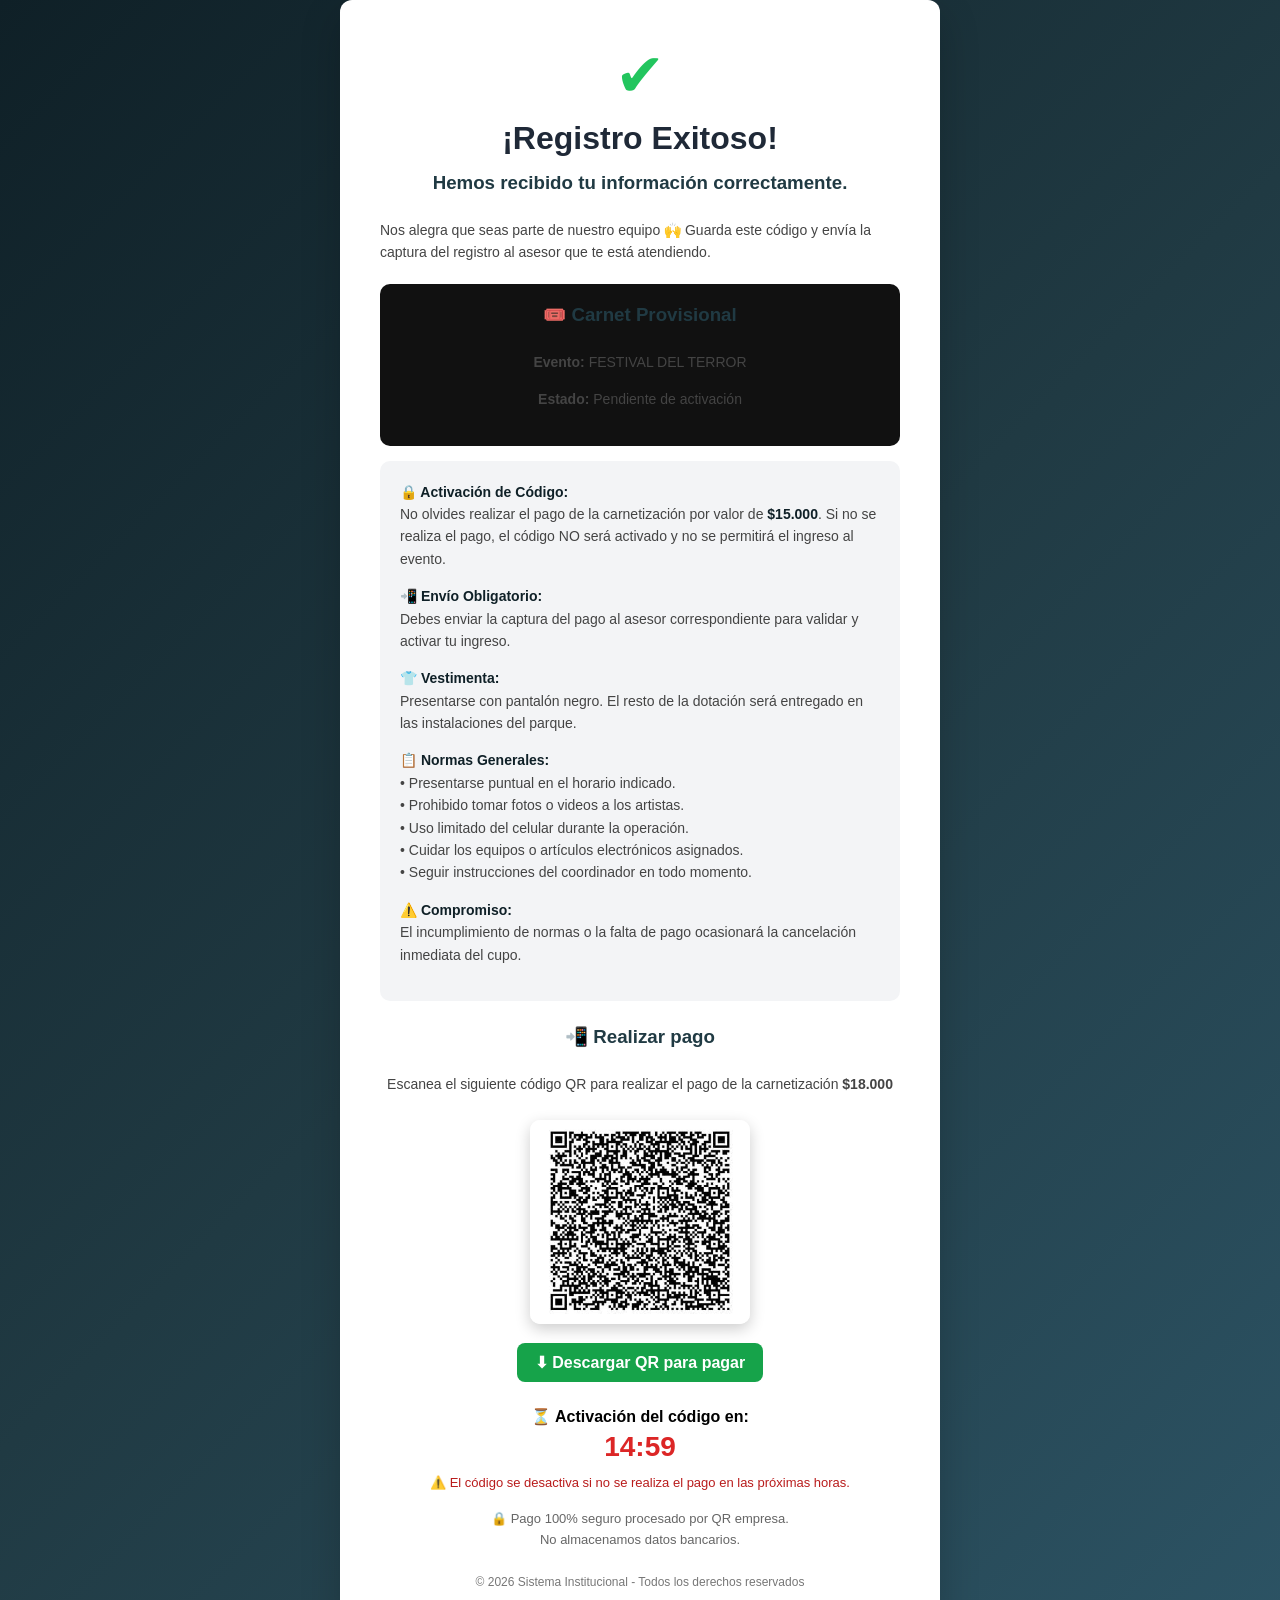
==== gracias.html @ c7477890 "Add files via upload" ====
<!DOCTYPE html>
<html lang="es">
<head>
  <meta charset="UTF-8">
  <title>Registro Exitoso</title>
  <meta name="viewport" content="width=device-width, initial-scale=1.0">

  <style>
    *{
      margin:0;
      padding:0;
      box-sizing:border-box;
      font-family:'Segoe UI', sans-serif;
    }

    body{
      display:flex;
      justify-content:center;
      align-items:center;
      min-height:100vh;
      background: linear-gradient(135deg, #0f2027, #203a43, #2c5364);
    }

    .box{
      background:#ffffff;
      max-width:600px;
      width:90%;
      padding:40px;
      border-radius:12px;
      box-shadow:0 15px 40px rgba(0,0,0,0.2);
      animation: fadeIn 0.5s ease-in-out;
    }

    @keyframes fadeIn {
      from {opacity:0; transform:translateY(20px);}
      to {opacity:1; transform:translateY(0);}
    }

    h1{
      text-align:center;
      color:#1f2937;
      margin-bottom:15px;
    }

    h3{
      text-align:center;
      color:#203a43;
      margin-bottom:25px;
    }

    p{
      font-size:14px;
      color:#444;
      line-height:1.6;
      margin-bottom:15px;
    }

    .importante{
      background:#f3f4f6;
      padding:20px;
      border-radius:10px;
      margin-top:15px;
    }

    .importante strong{
      color:#0f2027;
    }

    .qr-section{
      margin-top:30px;
      padding:25px;
      text-align:center;
      background:#f9fafb;
      border-radius:12px;
      border:1px solid #e5e7eb;
    }

    .qr-section h4{
      margin-bottom:10px;
      color:#0f2027;
    }

    .qr-section img{
      width:180px;
      margin-top:10px;
    }

    .footer{
      margin-top:25px;
      text-align:center;
      font-size:12px;
      color:#777;
    }
   .btn-pago{
  display:block;
  width:100%;
  margin-top:25px;
  padding:18px;
  text-align:center;
  text-decoration:none;
  border-radius:50px;
  font-weight:600;
  font-size:17px;
  letter-spacing:0.5px;
  color:white;
  background: linear-gradient(90deg, #00c853, #00e676, #1de9b6);
  background-size: 200% 200%;
  box-shadow: 0 10px 25px rgba(0, 200, 83, 0.35);
  transition: all 0.35s ease;
  position: relative;
  overflow: hidden;
}

/* Animación suave del degradado */
.btn-pago:hover{
  background-position: right center;
  transform: translateY(-3px);
  box-shadow: 0 15px 30px rgba(0, 200, 83, 0.45);
}

/* Efecto al presionar */
.btn-pago:active{
  transform: scale(0.97);
}

/* Brillo animado tipo pasarela */
.btn-pago::before{
  content:"";
  position:absolute;
  top:0;
  left:-100%;
  width:100%;
  height:100%;
  background: linear-gradient(120deg, transparent, rgba(255,255,255,0.4), transparent);
  transition: all 0.6s ease;
}

.btn-pago:hover::before{
  left:100%;
}



.error{
  margin-top:20px;
  padding:15px;
  background:#fee2e2;
  color:#b91c1c;
  border-radius:8px;
  text-align:center;
  font-size:14px;
}

.pagoQR{
margin-top:25px;
text-align:center;
}

.qr{
width:220px;
margin-top:15px;
border-radius:10px;
box-shadow:0 5px 15px rgba(0,0,0,0.2);
}

.btn-descargar{
display:inline-block;
margin-top:15px;
background:#16a34a;
color:white;
padding:10px 18px;
border-radius:8px;
text-decoration:none;
font-weight:600;
}

.btn-descargar:hover{
background:#15803d;
}
  </style>
</head>
<body>

  <div class="box">

    <div class="success">✔</div>

    <h1>¡Registro Exitoso!</h1>
    <p id="mostrarRef" style="margin-top:10px; font-weight:600;"></p>

    <h3>Hemos recibido tu información correctamente.</h3>

    <p>
      Nos alegra que seas parte de nuestro equipo  🙌  
      Guarda este código y envía la captura del registro al asesor que te está atendiendo.
    </p>

    <!-- CARNET DIGITAL -->
    <div class="carnet">

      <h3>🎟️ Carnet Provisional</h3>

      <p><strong>Evento:</strong> FESTIVAL DEL TERROR</p>
      <p><strong>Estado:</strong> Pendiente de activación</p>
      <p id="codigoCarnet"></p>

    </div>


    <div class="importante">

      <p><strong>🔒 Activación de Código:</strong><br>
      No olvides realizar el pago de la carnetización por valor de <strong>$15.000</strong>.  
      Si no se realiza el pago, el código NO será activado y no se permitirá el ingreso al evento.
      </p>

      <p><strong>📲 Envío Obligatorio:</strong><br>
      Debes enviar la captura del pago al asesor correspondiente para validar y activar tu ingreso.
      </p>

      <p><strong>👕 Vestimenta:</strong><br>
      Presentarse con pantalón negro.  
      El resto de la dotación será entregado en las instalaciones del parque.
      </p>

      <p><strong>📋 Normas Generales:</strong><br>
      • Presentarse puntual en el horario indicado.<br>
      • Prohibido tomar fotos o videos a los artistas.<br>
      • Uso limitado del celular durante la operación.<br>
      • Cuidar los equipos o artículos electrónicos asignados.<br>
      • Seguir instrucciones del coordinador en todo momento.
      </p>

      <p><strong>⚠️ Compromiso:</strong><br>
      El incumplimiento de normas o la falta de pago ocasionará la cancelación inmediata del cupo.
      </p>

    </div>


    <!-- PAGO QR -->

    <div class="pagoQR">

      <h3>📲 Realizar pago</h3>

      <p>
      Escanea el siguiente código QR para realizar el pago de la carnetización
      <strong>$18.000</strong>
      </p>

      <img src="qr-pago.png" id="qrPago" class="qr">

      <br>

      <a href="qr-pago.png" download class="btn-descargar">
      ⬇ Descargar QR para pagar
      </a>

    </div>


    <!-- TEMPORIZADOR -->

    <div class="timerBox">

      ⏳ Activación del código en:

      <div id="timer">15:00</div>

    </div>


    <p style="margin-top:10px; font-size:13px; text-align:center; color:#b91c1c;">
⚠️ El código se desactiva si no se realiza el pago en las próximas horas.
</p>

<p style="margin-top:15px; font-size:13px; text-align:center; color:#666;">
🔒 Pago 100% seguro procesado por QR empresa.<br>
No almacenamos datos bancarios.
</p>

<div id="errorBox"></div>


<div class="footer">
© 2026 Sistema Institucional - Todos los derechos reservados
</div>

</div>


<script>

const params = new URLSearchParams(window.location.search);
const ref = params.get("ref");

if (ref) {

document.getElementById("mostrarRef").innerText = "Código asignado: " + ref;

document.getElementById("codigoCarnet").innerText = "Código: " + ref;

}


// TEMPORIZADOR

let tiempo = 900;

const contador = setInterval(() => {

tiempo--;

let min = Math.floor(tiempo/60);
let seg = tiempo % 60;

if(seg < 10) seg = "0"+seg;

document.getElementById("timer").innerText = min + ":" + seg;

if(tiempo <= 0){
clearInterval(contador);
document.getElementById("timer").innerText = "Tiempo expirado";
}

},1000);

</script>
<style>
  .success{
font-size:60px;
color:#22c55e;
text-align:center;
margin-bottom:10px;
}

.carnet{
background:#111;
color:#fff;
padding:20px;
border-radius:10px;
margin-top:20px;
text-align:center;
}

.timerBox{
margin-top:25px;
text-align:center;
font-weight:600;
}

#timer{
font-size:28px;
color:#dc2626;
margin-top:5px;
}

.qr{
width:220px;
margin-top:10px;
border-radius:10px;
}

.btn-descargar{
display:inline-block;
margin-top:15px;
background:#16a34a;
color:#fff;
padding:10px 18px;
border-radius:8px;
text-decoration:none;
}
</style>
</body>
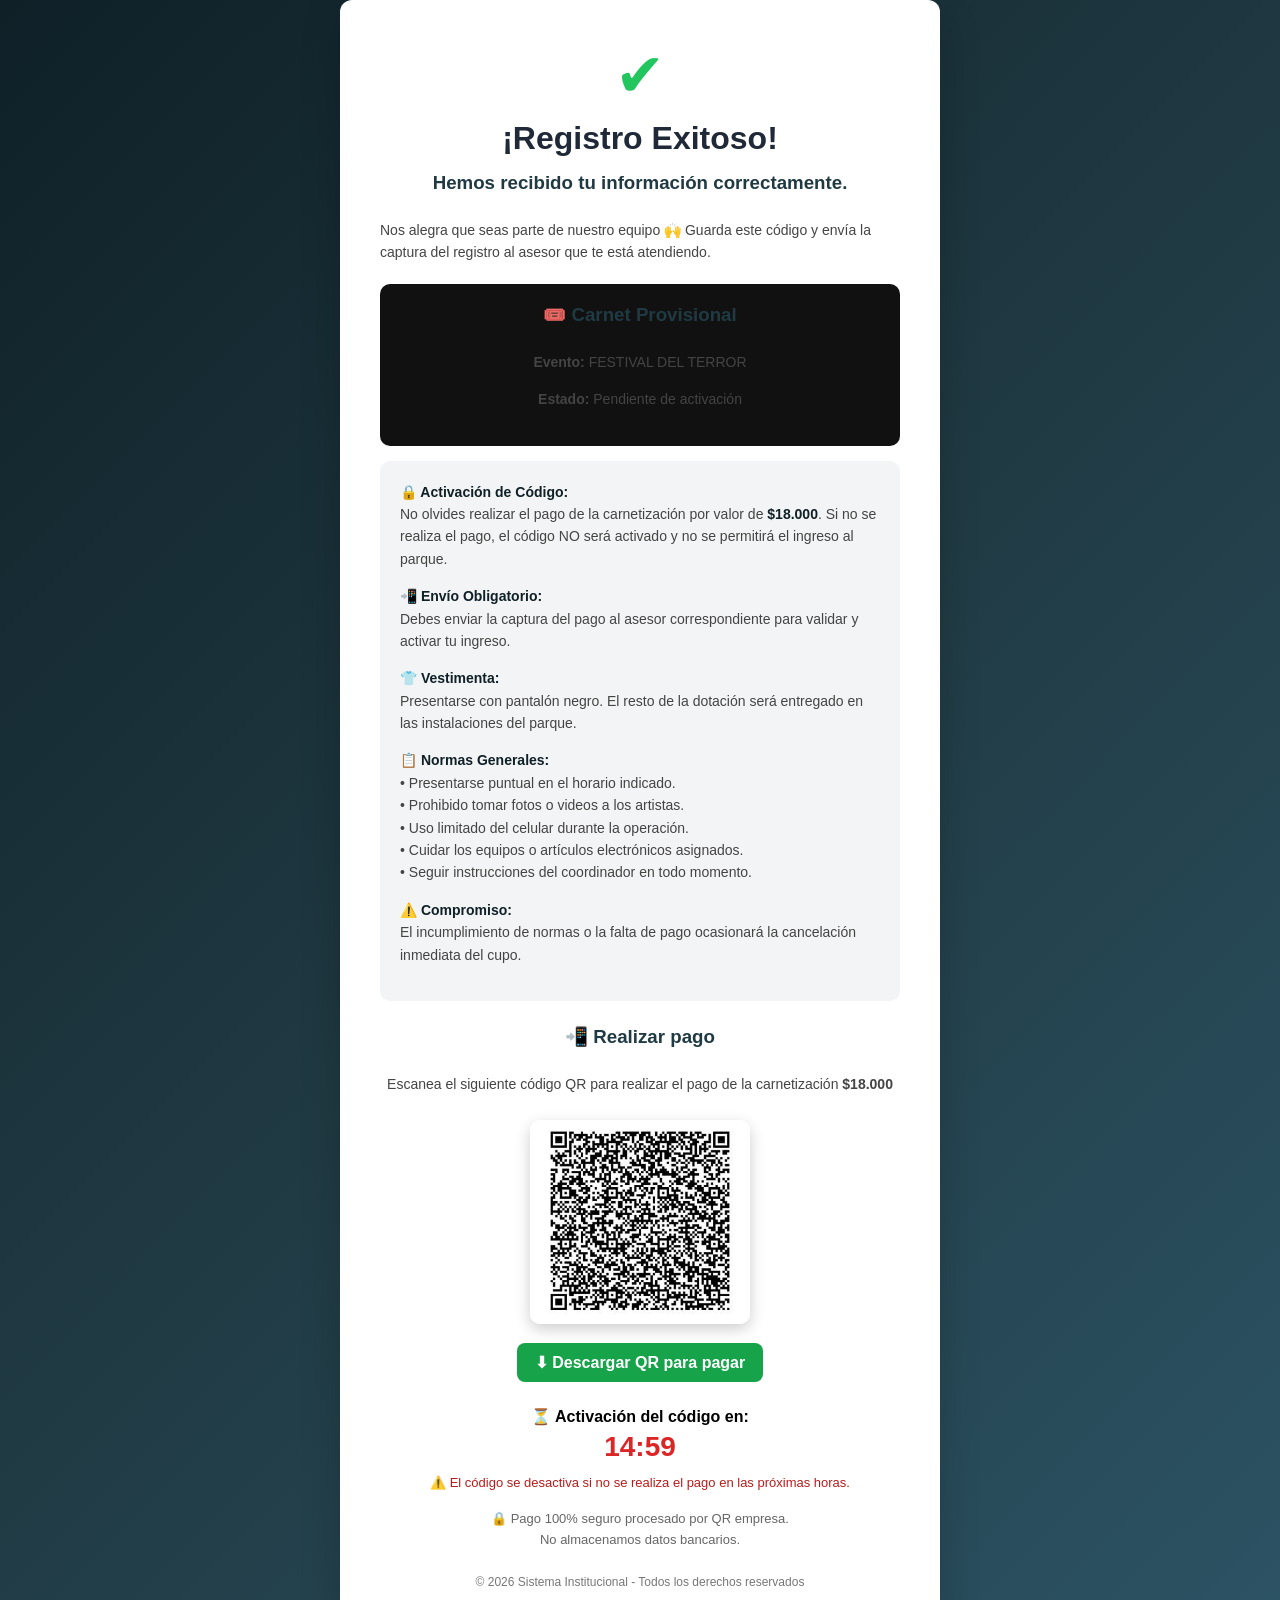
==== commit 203e5ea3: "Add files via upload" ====
--- a/gracias.html
+++ b/gracias.html
@@ -210,8 +210,8 @@
     <div class="importante">
 
       <p><strong>🔒 Activación de Código:</strong><br>
-      No olvides realizar el pago de la carnetización por valor de <strong>$15.000</strong>.  
-      Si no se realiza el pago, el código NO será activado y no se permitirá el ingreso al evento.
+      No olvides realizar el pago de la carnetización por valor de <strong>$18.000</strong>.  
+      Si no se realiza el pago, el código NO será activado y no se permitirá el ingreso al parque.
       </p>
 
       <p><strong>📲 Envío Obligatorio:</strong><br>
